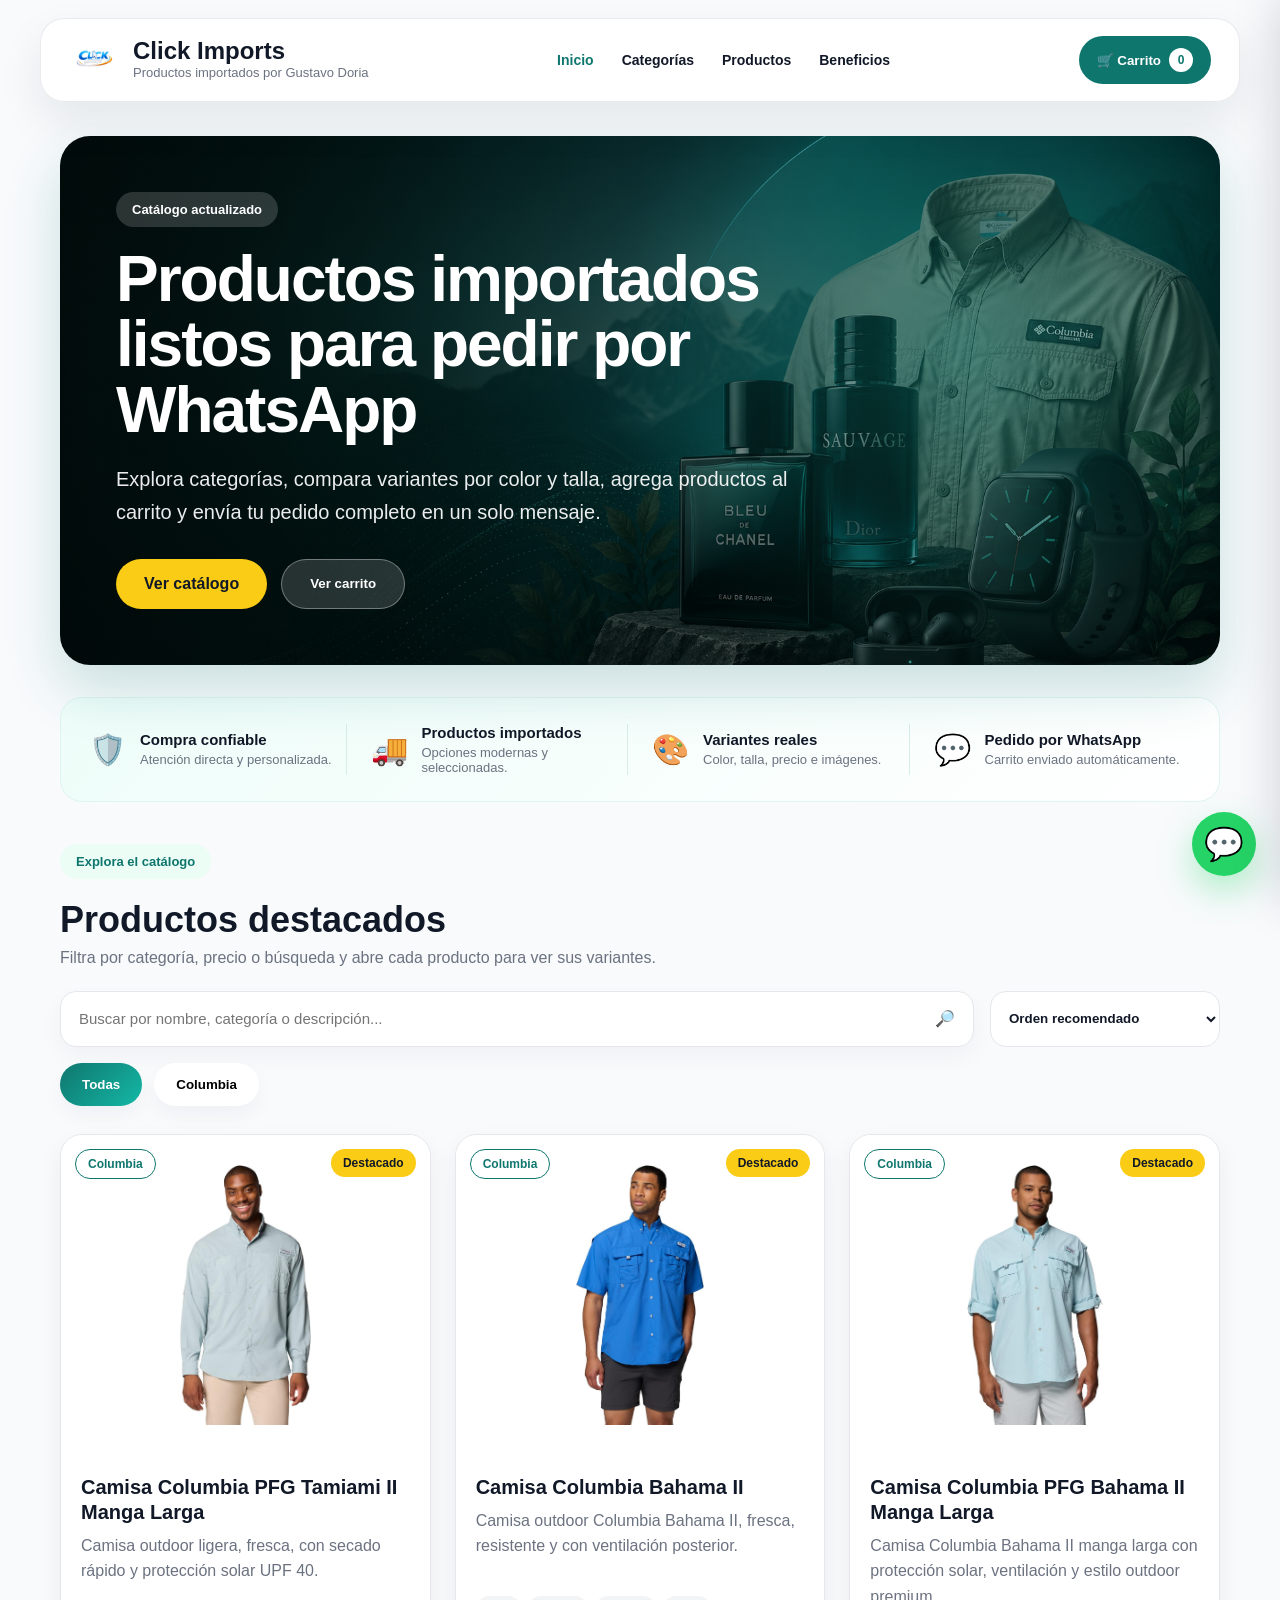
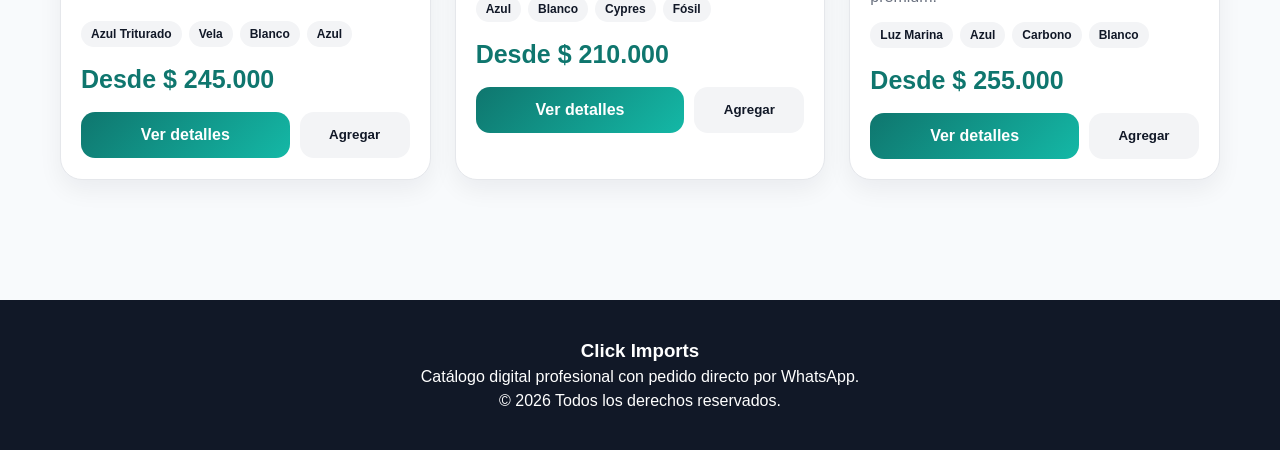
==== index.html @ ae8cb3a3 "Subida inicial catalogo Click Imports" ====
<!DOCTYPE html>
<html lang="es">
<head>
  <meta charset="UTF-8" />
  <meta name="viewport" content="width=device-width, initial-scale=1.0" />
  <title>Click Imports | Catálogo Profesional</title>
  <link rel="stylesheet" href="styles.css" />
</head>
<body>

<header class="topbar">
  <nav class="navbar">
    <a href="index.html" class="brand">
      <img src="img/logo.png" alt="Click Imports" class="brand-logo" />
      <div>
        <h1>Click Imports</h1>
        <span>Productos importados por Gustavo Doria</span>
      </div>
    </a>

    <ul class="menu">
      <li><a href="index.html" class="active">Inicio</a></li>
      <li><a href="#categorias">Categorías</a></li>
      <li><a href="#productos">Productos</a></li>
      <li><a href="#beneficios">Beneficios</a></li>
    </ul>

    <button class="cart-button" id="openCartBtn">
      🛒 Carrito <span id="cartCount">0</span>
    </button>
  </nav>
</header>

<main class="container">

  <section class="hero">
    <div class="hero-text">
      <span class="label">Catálogo actualizado</span>
      <h2>Productos importados listos para pedir por WhatsApp</h2>
      <p>Explora categorías, compara variantes por color y talla, agrega productos al carrito y envía tu pedido completo en un solo mensaje.</p>

      <div class="hero-actions">
        <a href="#productos" class="hero-btn">Ver catálogo</a>
        <button class="hero-btn ghost" id="heroCartBtn">Ver carrito</button>
      </div>
    </div>
  </section>

  <section id="beneficios" class="benefits">
    <article><span>🛡️</span><div><h3>Compra confiable</h3><p>Atención directa y personalizada.</p></div></article>
    <article><span>🚚</span><div><h3>Productos importados</h3><p>Opciones modernas y seleccionadas.</p></div></article>
    <article><span>🎨</span><div><h3>Variantes reales</h3><p>Color, talla, precio e imágenes.</p></div></article>
    <article><span>💬</span><div><h3>Pedido por WhatsApp</h3><p>Carrito enviado automáticamente.</p></div></article>
  </section>

  <section id="categorias" class="catalog-header">
    <div>
      <span class="section-kicker">Explora el catálogo</span>
      <h2>Productos destacados</h2>
      <p>Filtra por categoría, precio o búsqueda y abre cada producto para ver sus variantes.</p>
    </div>
  </section>

  <section class="filters-panel">
    <div class="search-box">
      <input type="text" id="searchInput" placeholder="Buscar por nombre, categoría o descripción..." />
      <span>🔎</span>
    </div>

    <select id="sortSelect" class="sort-select">
      <option value="default">Orden recomendado</option>
      <option value="price-low">Precio: menor a mayor</option>
      <option value="price-high">Precio: mayor a menor</option>
      <option value="name">Nombre A-Z</option>
    </select>

    <div id="categoryButtons" class="category-buttons"></div>
  </section>

  <section id="productos" class="products-section">
    <div id="productGrid" class="product-grid"></div>
  </section>

</main>

<div class="cart-overlay" id="cartOverlay"></div>

<aside class="cart-drawer" id="cartDrawer">
  <div class="cart-head">
    <div>
      <h2>Tu carrito</h2>
      <p>Pedido para enviar por WhatsApp</p>
    </div>
    <button id="closeCartBtn">×</button>
  </div>

  <div id="cartItems" class="cart-items"></div>

  <div class="cart-summary">
    <div class="summary-row">
      <span>Total</span>
      <strong id="cartTotal">$0</strong>
    </div>

    <a href="#" target="_blank" id="sendWhatsappCart" class="whatsapp-order">
      💬 Enviar pedido por WhatsApp
    </a>

    <button id="clearCartBtn" class="clear-cart">Vaciar carrito</button>
  </div>
</aside>

<a href="#" target="_blank" id="floatingWhatsapp" class="floating-whatsapp">💬</a>

<footer class="footer">
  <h3>Click Imports</h3>
  <p>Catálogo digital profesional con pedido directo por WhatsApp.</p>
  <p>© 2026 Todos los derechos reservados.</p>
</footer>

<script src="productos.js"></script>
<script src="app.js"></script>
</body>
</html>
---- styles.css ----
*{
  margin:0;
  padding:0;
  box-sizing:border-box;
}

:root{
  --green:#0f766e;
  --green-dark:#0b5f59;
  --green-soft:#ecfdf5;
  --yellow:#facc15;
  --dark:#111827;
  --gray:#6b7280;
  --line:#e5e7eb;
  --bg:#f8fafc;
  --white:#ffffff;
  --shadow:0 20px 45px rgba(15,23,42,.08);
}

html{
  scroll-behavior:smooth;
}

body{
  font-family:Arial, Helvetica, sans-serif;
  background:var(--bg);
  color:var(--dark);
}

button,
input,
select{
  font-family:inherit;
}

.topbar{
  padding:18px 20px 0;
  position:sticky;
  top:0;
  z-index:50;
}

.navbar{
  max-width:1200px;
  margin:auto;
  background:rgba(255,255,255,.95);
  backdrop-filter:blur(14px);
  border-radius:24px;
  padding:16px 28px;
  display:flex;
  align-items:center;
  justify-content:space-between;
  box-shadow:var(--shadow);
  border:1px solid rgba(229,231,235,.85);
}

.brand{
  display:flex;
  align-items:center;
  gap:14px;
  text-decoration:none;
  color:var(--dark);
}

.brand-logo{
  width:50px;
  height:50px;
}

.brand h1{
  font-size:24px;
  line-height:1;
}

.brand span{
  color:var(--gray);
  font-size:13px;
}

.menu{
  list-style:none;
  display:flex;
  gap:28px;
}

.menu a{
  text-decoration:none;
  color:var(--dark);
  font-weight:800;
  font-size:14px;
}

.menu a:hover,
.menu a.active{
  color:var(--green);
}

.cart-button{
  border:none;
  background:var(--green);
  color:white;
  padding:12px 18px;
  border-radius:999px;
  font-weight:900;
  cursor:pointer;
  display:flex;
  align-items:center;
  gap:8px;
}

.cart-button span{
  background:white;
  color:var(--green);
  min-width:24px;
  height:24px;
  display:grid;
  place-items:center;
  border-radius:999px;
  font-size:12px;
}

.container{
  max-width:1200px;
  margin:auto;
  padding:34px 20px 70px;
}

.hero{
  min-height:390px;
  border-radius:30px;
  padding:56px;
  display:flex;
  align-items:center;
  position:relative;
  overflow:hidden;
  background:
    linear-gradient(90deg,rgba(0,0,0,.78),rgba(0,0,0,.48),rgba(0,0,0,.10)),
    url("img/banner.png");
  background-size:cover;
  background-position:center;
  box-shadow:0 24px 55px rgba(15,118,110,.20);
}

.hero::after{
  content:"";
  position:absolute;
  inset:0;
  background:radial-gradient(circle at 78% 40%, rgba(20,184,166,.28), transparent 38%);
}

.hero-text{
  max-width:690px;
  color:white;
  position:relative;
  z-index:2;
}

.label,
.section-kicker{
  display:inline-block;
  background:rgba(255,255,255,.16);
  padding:10px 16px;
  border-radius:999px;
  font-size:13px;
  font-weight:800;
  margin-bottom:20px;
}

.section-kicker{
  background:var(--green-soft);
  color:var(--green);
}

.hero h2{
  font-size:clamp(38px,5vw,64px);
  line-height:1.02;
  letter-spacing:-2px;
  margin-bottom:20px;
}

.hero p{
  font-size:20px;
  line-height:1.65;
  color:rgba(255,255,255,.92);
  margin-bottom:30px;
}

.hero-actions{
  display:flex;
  flex-wrap:wrap;
  gap:14px;
}

.hero-btn{
  border:none;
  text-decoration:none;
  background:var(--yellow);
  color:var(--dark);
  font-weight:900;
  padding:16px 28px;
  border-radius:999px;
  cursor:pointer;
}

.hero-btn.ghost{
  background:rgba(255,255,255,.15);
  color:white;
  border:1px solid rgba(255,255,255,.35);
}

.benefits{
  margin-top:32px;
  background:linear-gradient(135deg,#eefdf9,#ffffff);
  border:1px solid #dff5ef;
  border-radius:22px;
  padding:26px 28px;
  display:grid;
  grid-template-columns:repeat(4,1fr);
  gap:24px;
}

.benefits article{
  display:flex;
  gap:14px;
  align-items:center;
  border-right:1px solid #d7eee8;
}

.benefits article:last-child{
  border-right:none;
}

.benefits span{
  font-size:30px;
}

.benefits h3{
  font-size:15px;
  margin-bottom:4px;
}

.benefits p{
  color:var(--gray);
  font-size:13px;
}

.catalog-header{
  margin-top:42px;
  display:flex;
  justify-content:space-between;
  align-items:end;
}

.catalog-header h2{
  font-size:36px;
  margin-bottom:8px;
}

.catalog-header p{
  color:var(--gray);
  font-size:16px;
}

.filters-panel{
  margin-top:24px;
  display:grid;
  grid-template-columns:1fr 230px;
  gap:16px;
  align-items:start;
}

.search-box{
  background:white;
  border:1px solid var(--line);
  border-radius:16px;
  height:56px;
  padding:0 18px;
  display:flex;
  align-items:center;
  box-shadow:0 10px 25px rgba(15,23,42,.04);
}

.search-box input{
  flex:1;
  border:none;
  outline:none;
  background:transparent;
  font-size:15px;
}

.sort-select{
  height:56px;
  border:1px solid var(--line);
  background:white;
  border-radius:16px;
  padding:0 14px;
  font-weight:800;
  color:var(--dark);
}

.category-buttons{
  grid-column:1/-1;
  display:flex;
  flex-wrap:wrap;
  gap:12px;
}

.category-btn{
  border:none;
  background:white;
  padding:14px 22px;
  border-radius:999px;
  font-weight:900;
  cursor:pointer;
  transition:.25s;
  box-shadow:0 10px 20px rgba(15,23,42,.04);
}

.category-btn:hover,
.category-btn.active{
  background:linear-gradient(135deg,var(--green),#14b8a6);
  color:white;
}

.products-section{
  margin-top:28px;
}

.product-grid{
  display:grid;
  grid-template-columns:repeat(3,1fr);
  gap:24px;
}

.product-card{
  background:white;
  border-radius:22px;
  overflow:hidden;
  border:1px solid var(--line);
  box-shadow:0 10px 25px rgba(15,23,42,.06);
  transition:.3s;
}

.product-card:hover{
  transform:translateY(-6px);
  box-shadow:0 20px 45px rgba(15,23,42,.12);  
}

.product-card:hover img{

  transform:scale(1.05);
}

.product-img-wrap{
  height:320px;
  background:#ffffff;
  position:relative;
  display:grid;
  place-items:center;
  overflow:hidden;
}

.product-img-wrap img{
  max-width:100%;
  max-height:260px;
  width:auto;
  height:auto;
  object-fit:contain;
  object-position:center;
  display:block;
  margin:auto;
  transition:0.3s ease;
}

.featured-badge{
  position:absolute;
  top:14px;
  right:14px;
  background:var(--yellow);
  color:var(--dark);
  font-size:12px;
  font-weight:900;
  padding:7px 12px;
  border-radius:999px;
}

.product-tag{
  position:absolute;
  top:14px;
  left:14px;
  background:white;
  color:var(--green);
  border:1px solid var(--green);
  font-size:12px;
  font-weight:900;
  padding:7px 12px;
  border-radius:999px;
}

.product-info{
  padding:20px;
}

.product-info h3{
  display:block;
  font-size:20px;
  line-height:1.25;
  margin-bottom:8px;
  color:#111827;
}

.product-info p{
  color:var(--gray);
  line-height:1.6;
  min-height:76px;
}

.mini-variants{
  display:flex;
  flex-wrap:wrap;
  gap:7px;
  margin-top:12px;
}

.mini-variants span{
  background:#f3f4f6;
  color:var(--dark);
  font-size:12px;
  font-weight:800;
  padding:6px 10px;
  border-radius:999px;
}

.price{
  display:block;
  color:var(--green);
  font-size:25px;
  font-weight:900;
  margin:18px 0;
}

.card-actions{
  display:grid;
  grid-template-columns:1fr 110px;
  gap:10px;
}

.product-btn,
.quick-add,
.detail-whatsapp,
.secondary-btn,
.whatsapp-order{
  border:none;
  display:flex;
  align-items:center;
  justify-content:center;
  text-decoration:none;
  font-weight:900;
  border-radius:14px;
  cursor:pointer;
}

.product-btn,
.detail-whatsapp,
.whatsapp-order{
  background:linear-gradient(135deg,var(--green),#14b8a6);
  color:white;
  padding:14px;
}

.quick-add{
  background:#f3f4f6;
  color:var(--dark);
  padding:14px;
}

.back-link{
  display:inline-block;
  margin-bottom:20px;
  color:var(--green);
  text-decoration:none;
  font-weight:900;
}

.product-detail{
  display:grid;
  grid-template-columns:1.05fr .95fr;
  gap:32px;
  align-items:start;
}

.detail-gallery,
.detail-info{
  background:white;
  border-radius:26px;
  box-shadow:var(--shadow);
  border:1px solid var(--line);
}

.detail-gallery{
  padding:22px;
}

.main-image-card{
  width:100%;
  height:620px;
  background:#ffffff;
  border-radius:22px;
  display:flex;
  align-items:center;
  justify-content:center;
  overflow:hidden;
  position:relative;
}

.main-image-card img{
  width:100%;
  height:100%;
  object-fit:contain;
  object-position:center;
  padding:10px;
  transition:transform .35s ease;
}

.size-title{
  margin-top:20px;
}

.size-buttons{
  display:flex;
  gap:8px;
  flex-wrap:wrap;
  margin-top:10px;
}

.size-btn{
  width:42px;
  height:34px;
  border:1px solid var(--green);
  background:white;
  color:var(--green);
  border-radius:10px;
  font-weight:900;
  font-size:13px;
  cursor:pointer;
  transition:.25s;
}

.size-btn:hover,
.size-btn.active{
  background:var(--green);
  color:white;
}

.variant-buttons{
  display:grid;
  grid-template-columns:repeat(3, 1fr);
  gap:10px;
}

.variant-btn{
  min-width:0;
  width:100%;
  padding:10px 12px;
  border-radius:14px;
}


.thumbnail-list{
  margin-top:16px;
  display:grid;
  grid-template-columns:repeat(4,1fr);
  gap:12px;
}

.thumbnail{
  border:2px solid transparent;
  background:#f8fafc;
  border-radius:16px;
  height:100px;
  cursor:pointer;
  overflow:hidden;
}

.thumbnail img{

  width:100%;
  height:100%;
  object-fit:cover;
  object-position:center;
  padding:0;
}

.thumbnail.active,
.thumbnail:hover{
  border-color:var(--green);
  background:#ecfdf5;
}

.detail-info{
  padding:38px;
}

.detail-category{
  color:var(--green);
  font-weight:900;
  text-transform:uppercase;
  font-size:13px;
  letter-spacing:.6px;
}

.detail-info h1{
  font-size:42px;
  line-height:1.05;
  margin:14px 0 16px;
}

.detail-info p{
  color:var(--gray);
  font-size:17px;
  line-height:1.7;
}

.specs{
  display:grid;
  grid-template-columns:repeat(2,1fr);
  gap:12px;
  margin-top:22px;
}

.specs div{

  background:#f8fafc;
  border:1px solid var(--line);
  border-radius:14px;
  padding:14px;
  font-size:14px;
  font-weight:800;
  min-height:70px;
  display:flex;
  align-items:center;
}

.detail-box{
  margin-top:26px;
}

.detail-box h3{
  margin-bottom:14px;
  font-size:18px;
}

.variant-buttons{
  display:grid;
  grid-template-columns:repeat(3, 1fr);
  gap:10px;
}

.variant-btn{
  min-width:0;
  width:100%;
  border:1px solid var(--green);
  background:white;
  color:var(--green);
  font-weight:900;
  padding:10px 12px;
  border-radius:14px;
  cursor:pointer;
  transition:.25s;
  display:flex;
  flex-direction:column;
  gap:2px;
  text-align:left;
}

.variant-btn span{
  font-size:13px;
}

.variant-btn small{
  font-size:11px;
  opacity:.75;
}

.variant-btn strong{
  font-size:12px;
}

.variant-btn.active,
.variant-btn:hover{
  background:var(--green);
  color:white;
}

.detail-price-area{
  margin-top:28px;
  padding:22px;
  border-radius:18px;
  background:#ecfdf5;
}

.detail-price-area span{
  color:var(--gray);
  font-weight:700;
}

#productPrice{
  display:block;
  font-size:38px;
  color:var(--green);
  font-weight:900;
  margin-top:4px;
}

.quantity-box{
  margin-top:18px;
  display:flex;
  justify-content:space-between;
  align-items:center;
  background:#f8fafc;
  border:1px solid var(--line);
  padding:14px 18px;
  border-radius:16px;
  font-weight:900;
}

.quantity-controls{
  display:flex;
  align-items:center;
  gap:14px;
}

.quantity-controls button{
  width:36px;
  height:36px;
  border:none;
  background:var(--green);
  color:white;
  border-radius:50%;
  font-size:20px;
  cursor:pointer;
}

.product-actions{
  display:grid;
  grid-template-columns:1fr 1fr;
  gap:12px;
  margin-top:24px;
}

.secondary-btn{
  background:#f3f4f6;
  color:var(--dark);
  padding:15px;
}

.notice{
  margin-top:18px;
  background:#fffbeb;
  border:1px solid #fde68a;
  color:#92400e;
  padding:14px;
  border-radius:14px;
  font-size:14px;
  font-weight:700;
}

.cart-overlay{
  position:fixed;
  inset:0;
  background:rgba(17,24,39,.45);
  z-index:80;
  opacity:0;
  visibility:hidden;
  transition:.25s;
}

.cart-overlay.show{
  opacity:1;
  visibility:visible;
}

.cart-drawer{
  position:fixed;
  top:0;
  right:-440px;
  width:420px;
  max-width:92vw;
  height:100vh;
  background:white;
  z-index:90;
  transition:.3s;
  display:flex;
  flex-direction:column;
  box-shadow:-20px 0 45px rgba(15,23,42,.18);
}

.cart-drawer.open{
  right:0;
}

.cart-head{
  padding:24px;
  border-bottom:1px solid var(--line);
  display:flex;
  justify-content:space-between;
  align-items:center;
}

.cart-head p{
  color:var(--gray);
  font-size:14px;
}

.cart-head button{
  border:none;
  background:#f3f4f6;
  width:38px;
  height:38px;
  border-radius:50%;
  font-size:24px;
  cursor:pointer;
}

.cart-items{
  flex:1;
  overflow:auto;
  padding:18px;
}

.cart-empty{
  text-align:center;
  color:var(--gray);
  padding:40px 20px;
}

.cart-empty strong{
  color:var(--dark);
}

.cart-item{
  display:grid;
  grid-template-columns:82px 1fr;
  gap:14px;
  padding:14px 0;
  border-bottom:1px solid var(--line);
}

.cart-item img{
  width:82px;
  height:82px;
  object-fit:contain;
  background:#f8fafc;
  border-radius:14px;
}

.cart-item h4{
  font-size:15px;
}

.cart-item p{
  font-size:13px;
  color:var(--gray);
  margin:4px 0;
}

.cart-item strong{
  color:var(--green);
}

.cart-qty{
  margin-top:8px;
  display:flex;
  align-items:center;
  gap:8px;
}

.cart-qty button{
  border:none;
  background:#f3f4f6;
  min-width:28px;
  height:28px;
  border-radius:8px;
  font-weight:900;
  cursor:pointer;
}

.cart-qty .remove{
  padding:0 8px;
  color:#dc2626;
}

.cart-summary{
  padding:20px;
  border-top:1px solid var(--line);
}

.summary-row{
  display:flex;
  justify-content:space-between;
  font-size:20px;
  margin-bottom:16px;
}

.clear-cart{
  width:100%;
  margin-top:10px;
  border:none;
  background:#fee2e2;
  color:#b91c1c;
  padding:13px;
  border-radius:14px;
  font-weight:900;
  cursor:pointer;
}

.empty{
  grid-column:1/-1;
  background:white;
  border-radius:18px;
  padding:35px;
  text-align:center;
  color:var(--gray);
}

.floating-whatsapp{
  position:fixed;
  right:24px;
  bottom:24px;
  width:64px;
  height:64px;
  border-radius:50%;
  background:#25d366;
  color:white;
  text-decoration:none;
  display:grid;
  place-items:center;
  font-size:32px;
  box-shadow:0 15px 35px rgba(37,211,102,.35);
  z-index:60;
}

.footer{
  margin-top:50px;
  background:#111827;
  color:white;
  text-align:center;
  padding:40px 20px;
}

.footer p{
  color:#ffffff;
  margin-top:6px;
}

@media(max-width:1000px){
  .menu{
    display:none;
  }

  .benefits{
    grid-template-columns:repeat(2,1fr);
  }

  .benefits article{
    border-right:none;
  }

  .filters-panel{
    grid-template-columns:1fr;
  }

  .product-grid{
  display:grid;
  grid-template-columns:repeat(4,1fr);
  gap:24px;
}

  .product-detail{
    grid-template-columns:1fr;
  }
}

@media(max-width:700px){
  .variant-buttons{
    grid-template-columns:repeat(2, 1fr);
  }

 .product-img-wrap{
  height:320px;
  background:#ffffff;
  position:relative;
  display:flex;
  align-items:center;
  justify-content:center;
  overflow:hidden;
  padding:10px;
}


  .navbar{
    flex-wrap:wrap;
    gap:12px;
    padding:14px;
  }

  .cart-button{
    width:100%;
    justify-content:center;
  }

  .container{
    padding:22px 14px 60px;
  }

  .hero{
    min-height:auto;
    padding:35px 25px;
    border-radius:22px;
  }

  .hero h2{
    font-size:34px;
  }

  .hero p{
    font-size:17px;
  }

  .benefits,
  .product-grid{
    grid-template-columns:1fr;
  }

  .catalog-header h2{
    font-size:30px;
  }

  .card-actions,
  .product-actions{
    grid-template-columns:1fr;
  }

  .main-image-card{
    height:360px;
  }

  .detail-info{
    padding:26px;
  }

  .detail-info h1{
    font-size:32px;
  }

  .thumbnail-list{
    grid-template-columns:repeat(3,1fr);
  }

.specs{

  display:grid;
  grid-template-columns:repeat(2,1fr);
  gap:12px;
  margin-top:18px;
}
}
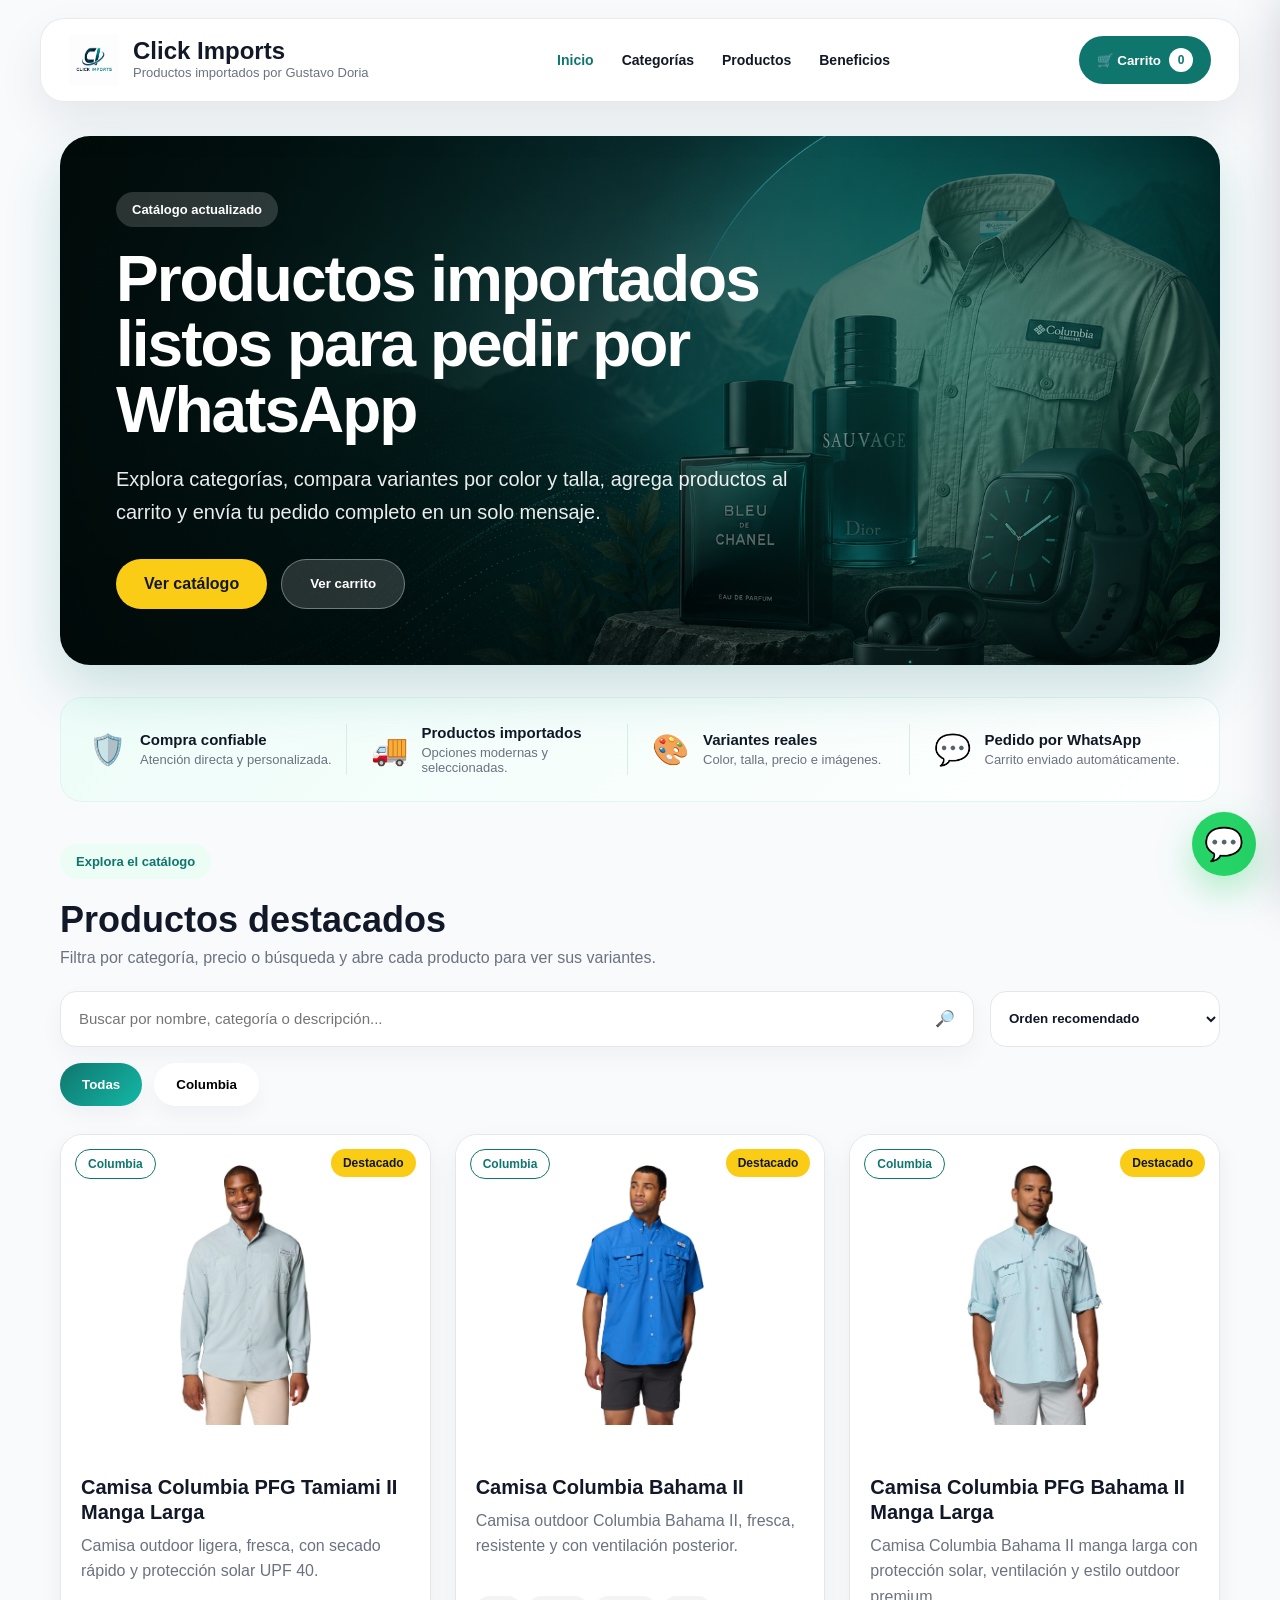
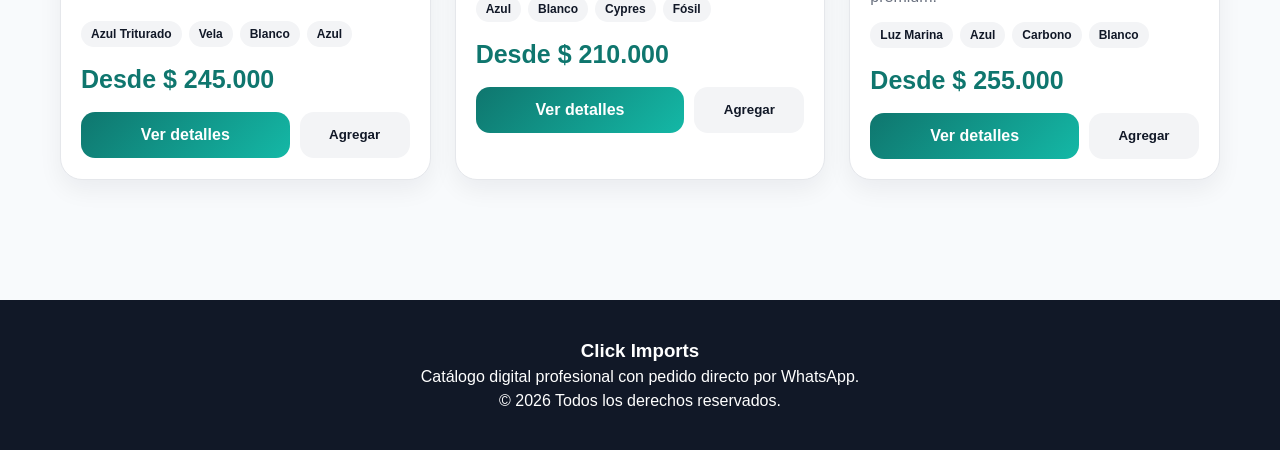
==== commit 50939a9c: "Actualizacion Title" ====
--- a/index.html
+++ b/index.html
@@ -3,7 +3,7 @@
 <head>
   <meta charset="UTF-8" />
   <meta name="viewport" content="width=device-width, initial-scale=1.0" />
-  <title>Click Imports | Catálogo Profesional</title>
+  <title>Click Imports | Gustavo Doria</title>
   <link rel="stylesheet" href="styles.css" />
 </head>
 <body>
